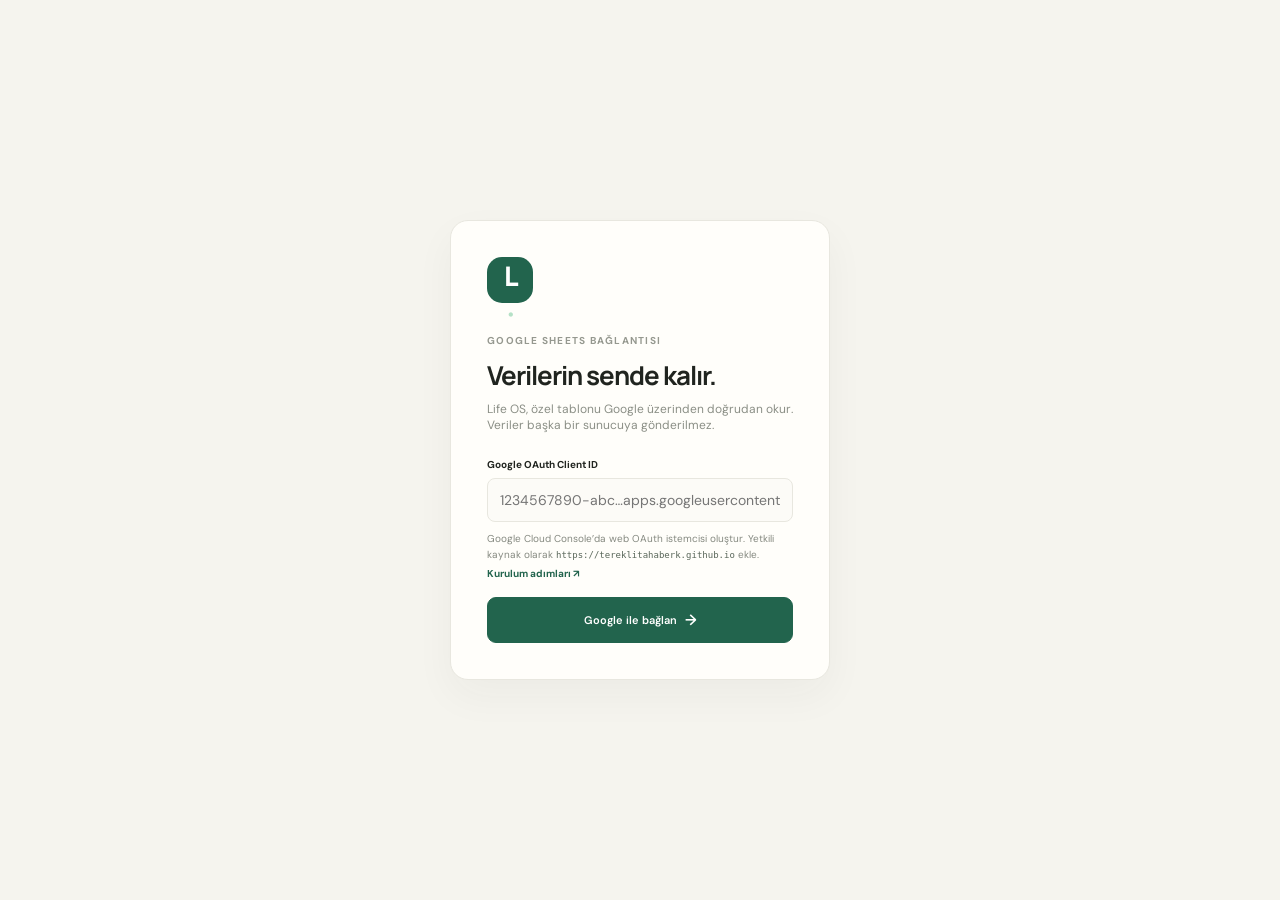
==== docs/index.html @ 2770eb13 "Add docs directory for GitHub Pages branch deployment" ====
<!doctype html>
<html lang="tr">
<head>
  <meta charset="utf-8" />
  <meta name="viewport" content="width=device-width, initial-scale=1" />
  <meta name="theme-color" content="#f5f4ee" />
  <meta name="description" content="Kişisel yaşam kontrol paneli" />
  <title>Life OS — Günün</title>
  <link rel="preconnect" href="https://fonts.googleapis.com" />
  <link rel="preconnect" href="https://fonts.gstatic.com" crossorigin />
  <link href="https://fonts.googleapis.com/css2?family=DM+Sans:wght@400;500;600;700&family=Manrope:wght@400;500;600;700;800&display=swap" rel="stylesheet" />
  <link rel="stylesheet" href="styles.css" />
</head>
<body>
  <div id="login-screen" class="login-screen hidden">
    <div class="login-card">
      <div class="brand-mark large">L<span>·</span></div>
      <p class="eyebrow">GOOGLE SHEETS BAĞLANTISI</p>
      <h1>Verilerin sende kalır.</h1>
      <p class="muted">Life OS, özel tablonu Google üzerinden doğrudan okur. Veriler başka bir sunucuya gönderilmez.</p>
      <form id="login-form">
        <label for="client-id">Google OAuth Client ID</label>
        <input id="client-id" name="client-id" type="text" autocomplete="off" placeholder="1234567890-abc…apps.googleusercontent.com" required />
        <p class="connection-help">Google Cloud Console’da web OAuth istemcisi oluştur. Yetkili kaynak olarak <code>https://tereklitahaberk.github.io</code> ekle. <a href="https://github.com/TerekliTahaBerk/life-os-test#github-pages-and-google-sheets" target="_blank" rel="noreferrer">Kurulum adımları ↗</a></p>
        <p id="login-error" class="error-text hidden"></p>
        <button class="button primary full" type="submit">Google ile bağlan <span>→</span></button>
      </form>
    </div>
  </div>

  <div class="app-shell" id="app-shell">
    <aside class="sidebar" id="sidebar">
      <a class="brand" href="#today" aria-label="Life OS ana sayfa">
        <span class="brand-mark">L<span>·</span></span>
        <span class="brand-name">life<span>os</span></span>
      </a>
      <div class="space-label">KİŞİSEL ALAN</div>
      <nav class="nav-list" aria-label="Ana menü">
        <button class="nav-item active" data-view="today"><span class="nav-icon">⌂</span><span>Bugün</span><span class="nav-chevron">↗</span></button>
        <button class="nav-item" data-view="health"><span class="nav-icon">◉</span><span>Sağlık</span></button>
        <button class="nav-item" data-view="food"><span class="nav-icon">◌</span><span>Beslenme</span></button>
        <button class="nav-item" data-view="spending"><span class="nav-icon">↗</span><span>Harcamalar</span></button>
        <button class="nav-item" data-view="tasks"><span class="nav-icon">☷</span><span>Görevler</span><span class="nav-count" id="task-count">0</span></button>
      </nav>
      <div class="sidebar-bottom">
        <div class="sync-card">
          <span class="sync-dot" id="sync-dot"></span>
          <div><strong id="sync-label">Bağlantılar bekleniyor</strong><small id="sync-time">Kurulum tamamlanınca güncellenir</small></div>
        </div>
        <button class="profile-button" id="logout-button">
          <span class="avatar">TB</span><span class="profile-copy"><strong>Taha Berk</strong><small>Kişisel alan</small></span><span class="profile-more">···</span>
        </button>
      </div>
    </aside>

    <main class="main-content">
      <header class="topbar">
        <button class="icon-button menu-button" id="menu-button" aria-label="Menüyü aç">☰</button>
        <div class="breadcrumb"><span>Life OS</span><span class="slash">/</span><strong id="breadcrumb-current">Bugün</strong></div>
        <div class="top-actions"><span class="date-chip" id="date-chip"></span><button class="icon-button" id="refresh-button" title="Yenile" aria-label="Yenile">↻</button></div>
      </header>

      <div class="page-wrap">
        <section class="view active" id="view-today">
          <div class="page-heading"><div><p class="eyebrow" id="greeting">PERŞEMBE, 5 KASIM</p><h1>Günün nasıl<br class="mobile-break" /> gidiyor, Taha?</h1><p class="subtitle">Hayatının farklı parçaları, tek bir sakin yerde.</p></div><button class="button subtle" id="refresh-main"><span>↻</span> Verileri yenile</button></div>
          <div id="setup-banner" class="setup-banner hidden"><div class="setup-icon">✳</div><div><strong>Henüz veri yok</strong><p>ChatGPT’den harcama, öğün ve görevlerini bu dosyaya ekle. Freddy ölçümlerini de Health sekmesine aktar.</p></div><a href="https://github.com/TerekliTahaBerk/life-os-test/blob/main/CHATGPT_WORKFLOW.md" target="_blank" rel="noreferrer">ChatGPT talimatları ↗</a></div>
          <div class="overview-grid">
            <article class="metric-card health-card"><div class="card-top"><span class="card-label">UYKU SKORU</span><span class="card-icon mint">☾</span></div><div class="metric-main"><strong id="sleep-value">—</strong><span id="sleep-unit">/ 100</span></div><div class="metric-foot"><span class="trend-pill neutral" id="sleep-note">Freddy verisi bekleniyor</span><span class="card-period">son gece</span></div><div class="sparkline mint-line"><svg viewBox="0 0 260 50" preserveAspectRatio="none"><path d="M0 39 C18 37 20 21 39 27 S62 43 77 31 S97 17 113 25 S132 35 147 22 S168 26 181 16 S201 23 215 14 S239 17 260 5" /></svg></div></article>
            <article class="metric-card spending-card"><div class="card-top"><span class="card-label">BUGÜN HARCANAN</span><span class="card-icon lilac">₺</span></div><div class="metric-main"><strong id="spend-value">—</strong></div><div class="metric-foot"><span class="trend-pill neutral" id="spend-note">Kayıt bekleniyor</span><span class="card-period">bugün</span></div><div class="category-bars" id="category-bars"></div></article>
            <article class="metric-card movement-card"><div class="card-top"><span class="card-label">HAREKET</span><span class="card-icon peach">↗</span></div><div class="metric-main"><strong id="steps-value">—</strong><span>adım</span></div><div class="progress-track"><span id="steps-progress"></span></div><div class="metric-foot"><span class="muted" id="steps-note">Günlük hedefe göre</span><span class="card-period">bugün</span></div></article>
          </div>

          <div class="section-heading"><div><p class="eyebrow">GÜNLÜK AKIŞ</p><h2>Bugünün özeti</h2></div><span class="live-indicator"><i></i> Canlı görünüm</span></div>
          <div class="content-grid">
            <article class="surface day-card"><div class="surface-heading"><div><h3>Bugün</h3><p>Ritmini takip et</p></div><span class="small-date" id="today-date"></span></div><div class="day-progress"><div class="day-progress-head"><span>Günlük hareket</span><strong id="day-step-label">— / 8.000</strong></div><div class="progress-track wide"><span id="day-step-progress"></span></div></div><div class="timeline" id="meal-timeline"><div class="empty-inline">Öğün kayıtların burada görünecek.</div></div><div class="surface-link-row"><span>Beslenme günlüğü</span><button class="text-link" data-goto="food">Tümünü gör <b>→</b></button></div></article>
            <article class="surface tasks-card"><div class="surface-heading"><div><h3>Önceliklerin</h3><p id="task-subtitle">Bugün için net bir başlangıç</p></div><button class="round-link" data-goto="tasks" aria-label="Görevleri aç">↗</button></div><div class="task-list" id="today-task-list"><div class="empty-inline">Görevlerin burada görünecek.</div></div><div class="surface-link-row"><span id="open-task-total">Açık görevler</span><button class="text-link" data-goto="tasks">Görev listesi <b>→</b></button></div></article>
          </div>

          <div class="section-heading lower-heading"><div><p class="eyebrow">KISA BAKIŞ</p><h2>Haftanın ritmi</h2></div><span class="muted small-copy">Son 7 gün</span></div>
          <div class="content-grid lower-grid"><article class="surface chart-card"><div class="surface-heading"><div><h3>Harcama akışı</h3><p>Günlük toplamlar</p></div><span class="chart-total" id="week-spend-total">—</span></div><div class="chart-area" id="spending-chart"><div class="chart-y"><span>₺2k</span><span>₺1k</span><span>₺0</span></div><div class="chart-bars" id="spending-bars"></div></div><div class="chart-legend"><span><i class="legend-dot violet"></i>Harcamalar</span><span id="expense-record-count">Kayıt yok</span></div></article><article class="surface insight-card"><div class="insight-orb">✳</div><p class="eyebrow">KÜÇÜK BİR HATIRLATMA</p><h3>Verini kaydet,<br />örüntüler zamanla belirir.</h3><p>Öğün ve harcamalarını ChatGPT sohbetinden ekle. Burada düzenli bir akış halinde göreceksin.</p><div class="source-tags"><span>ChatGPT</span><span>Google Sheets</span><span>Freddy</span></div></article></div>
          <footer class="page-footer"><span>Life OS <b>·</b> Kişisel kontrol merkezi</span><span id="footer-update">Veri bekleniyor</span></footer>
        </section>

        <section class="view" id="view-health"><div class="page-heading"><div><p class="eyebrow">FREDDY · SAĞLIK VE AKTİVİTE</p><h1>Vücudunun<br class="mobile-break" /> ritmi.</h1><p class="subtitle">Saatinden gelen veriler, günlük yaşamınla birlikte.</p></div><span class="source-badge"><i></i> Freddy</span></div><div class="health-summary-grid" id="health-summary-grid"></div><article class="surface table-surface"><div class="surface-heading"><div><h3>Son ölçümler</h3><p>Freddy Personal API’den alınan kayıtlar</p></div><span class="muted small-copy" id="health-window"></span></div><div class="table-wrap"><table><thead><tr><th>ÖLÇÜM</th><th>DEĞER</th><th>KAYNAK</th><th>ZAMAN</th></tr></thead><tbody id="health-table"><tr><td colspan="4" class="empty-table">Freddy verisi bekleniyor.</td></tr></tbody></table></div></article></section>

        <section class="view" id="view-food"><div class="page-heading"><div><p class="eyebrow">BESLENME GÜNLÜĞÜ</p><h1>Masanda<br class="mobile-break" /> neler var?</h1><p class="subtitle">Sohbetten kaydettiğin öğünlerin, gün gün burada.</p></div><span class="source-badge sheet"><i></i> Google Sheets</span></div><div class="food-summary-grid"><article class="surface summary-stat"><span>BUGÜN ÖĞÜN</span><strong id="food-meal-count">0</strong><small>kayıt</small></article><article class="surface summary-stat"><span>TAHMİNİ ENERJİ</span><strong id="food-calories">—</strong><small>kcal · varsa</small></article><article class="surface summary-stat"><span>SON KAYIT</span><strong class="small-stat" id="food-latest">Henüz yok</strong><small>en son öğün</small></article></div><article class="surface table-surface"><div class="surface-heading"><div><h3>Öğün geçmişi</h3><p>Son kayıtlar</p></div><span class="select-like">Son 30 gün⌄</span></div><div class="table-wrap"><table><thead><tr><th>TARİH</th><th>ÖĞÜN</th><th>İÇERİK</th><th>TAHMİNİ BESİN</th></tr></thead><tbody id="food-table"><tr><td colspan="4" class="empty-table">Öğün kayıtların burada görünecek.</td></tr></tbody></table></div></article></section>

        <section class="view" id="view-spending"><div class="page-heading"><div><p class="eyebrow">HARCAMA TAKİBİ</p><h1>Paranın<br class="mobile-break" /> akışı.</h1><p class="subtitle">Günlük harcamalarını ChatGPT’den kaydet, burada takip et.</p></div><span class="source-badge sheet"><i></i> Google Sheets</span></div><div class="spend-summary-grid"><article class="surface summary-stat"><span>BUGÜN</span><strong id="spend-today-total">₺0</strong><small>toplam harcama</small></article><article class="surface summary-stat"><span>BU AY</span><strong id="spend-month-total">₺0</strong><small>toplam harcama</small></article><article class="surface summary-stat"><span>KAYIT</span><strong id="spend-month-count">0</strong><small>bu ay</small></article></div><div class="content-grid spending-detail-grid"><article class="surface table-surface"><div class="surface-heading"><div><h3>Son harcamalar</h3><p>En yeni kayıtlar</p></div><span class="select-like">Tümü⌄</span></div><div class="table-wrap"><table><thead><tr><th>TARİH</th><th>AÇIKLAMA</th><th>KATEGORİ</th><th>TUTAR</th></tr></thead><tbody id="expense-table"><tr><td colspan="4" class="empty-table">Harcama kayıtların burada görünecek.</td></tr></tbody></table></div></article><article class="surface category-card"><div class="surface-heading"><div><h3>Kategoriler</h3><p>Bu ayın dağılımı</p></div></div><div id="category-breakdown" class="category-breakdown"><div class="empty-inline">Kategori dağılımı için kayıt gerekli.</div></div></article></div></section>

        <section class="view" id="view-tasks"><div class="page-heading"><div><p class="eyebrow">GÜNLÜK PLAN</p><h1>Bir sonraki<br class="mobile-break" /> doğru adım.</h1><p class="subtitle">Görevlerini ChatGPT’den ekle; tamamladıklarını buradan işaretle.</p></div><span class="source-badge sheet"><i></i> Google Sheets</span></div><div class="task-summary-grid"><article class="surface summary-stat"><span>AÇIK GÖREV</span><strong id="task-open-count">0</strong><small>tamamlanmayı bekliyor</small></article><article class="surface summary-stat"><span>BUGÜN</span><strong id="task-due-count">0</strong><small>bugün için</small></article><article class="surface summary-stat"><span>TAMAMLANAN</span><strong id="task-done-count">0</strong><small>toplam</small></article></div><article class="surface task-board"><div class="surface-heading"><div><h3>Yapılacaklar</h3><p>Görev durumunu güncellemek için kutucuğa tıkla.</p></div><div class="filter-tabs"><button class="filter-tab active" data-filter="open">Açık</button><button class="filter-tab" data-filter="all">Tümü</button></div></div><div class="full-task-list" id="full-task-list"><div class="empty-inline">Görev listen burada görünecek.</div></div></article></section>
      </div>
    </main>
  </div>
  <div class="toast" id="toast" role="status"></div>
  <script src="https://accounts.google.com/gsi/client" async defer></script>
  <script src="config.js"></script>
  <script src="app.js" defer></script>
</body>
</html>
---- docs/styles.css ----
:root{--paper:#f5f4ee;--white:#fffefa;--ink:#20241f;--muted:#858981;--line:#e8e7df;--green:#22644d;--green-dark:#194d3b;--mint:#dff0e8;--lav:#ece8f7;--peach:#fae9de;--violet:#8070bd;--shadow:0 16px 40px rgba(37,43,36,.045);--sans:'DM Sans',sans-serif;--display:'Manrope','DM Sans',sans-serif}*{box-sizing:border-box}body{margin:0;background:var(--paper);color:var(--ink);font-family:var(--sans);font-size:14px;-webkit-font-smoothing:antialiased}button,input{font:inherit}button{cursor:pointer}a{color:inherit;text-decoration:none}.hidden{display:none!important}.app-shell{min-height:100vh}.sidebar{position:fixed;inset:0 auto 0 0;width:248px;padding:29px 18px 20px;background:#f9f8f3;border-right:1px solid var(--line);display:flex;flex-direction:column;z-index:10}.brand{display:flex;align-items:center;gap:11px;padding:0 11px;margin-bottom:57px}.brand-mark{display:grid;place-items:center;width:32px;height:32px;border-radius:11px;background:var(--green);color:#fff;font:800 20px var(--display);letter-spacing:-2px}.brand-mark span{color:#b5e1c6}.brand-mark.large{width:46px;height:46px;border-radius:15px;font-size:27px;margin-bottom:31px}.brand-name{font:800 19px var(--display);letter-spacing:-1.3px}.brand-name span{color:var(--green)}.space-label,.eyebrow{font-size:10px;letter-spacing:1.25px;font-weight:700;color:#95988f}.space-label{padding:0 12px;margin-bottom:13px}.nav-list{display:grid;gap:5px}.nav-item{width:100%;border:0;background:transparent;color:#757970;text-align:left;border-radius:10px;padding:12px 12px;display:flex;align-items:center;gap:12px;font-size:13px;font-weight:600;transition:.18s}.nav-item:hover{background:#f0f0e9;color:var(--ink)}.nav-item.active{background:#e9eee8;color:var(--green-dark)}.nav-icon{width:17px;font-size:17px;text-align:center;line-height:1}.nav-chevron{margin-left:auto;font-size:13px}.nav-count{margin-left:auto;border-radius:20px;background:#e7e6de;padding:3px 7px;color:#666b60;font-size:10px}.sidebar-bottom{margin-top:auto}.sync-card{border:1px solid var(--line);border-radius:12px;padding:12px;display:flex;align-items:flex-start;gap:9px;background:#fbfaf6;margin-bottom:13px}.sync-dot,.source-badge i,.live-indicator i{width:7px;height:7px;background:#d7a853;border-radius:50%;display:inline-block;flex:none;margin-top:4px}.sync-card strong{font-size:11px;display:block;font-weight:700}.sync-card small{display:block;color:var(--muted);font-size:10px;margin-top:4px;line-height:1.35}.profile-button{width:100%;border:0;background:transparent;padding:9px 7px;display:flex;align-items:center;gap:10px;text-align:left;border-radius:10px}.profile-button:hover{background:#f0f0e9}.avatar{width:32px;height:32px;border-radius:50%;display:grid;place-items:center;background:#e2d9ca;color:#594b3d;font-size:10px;font-weight:700}.profile-copy{display:grid;gap:3px}.profile-copy strong{font-size:11px}.profile-copy small{font-size:10px;color:var(--muted)}.profile-more{margin-left:auto;color:#8b8d84;font-size:19px}.main-content{margin-left:248px;min-height:100vh}.topbar{height:72px;padding:0 54px;border-bottom:1px solid rgba(220,220,211,.75);display:flex;align-items:center;justify-content:space-between;background:rgba(245,244,238,.86);position:sticky;top:0;z-index:5;backdrop-filter:blur(16px)}.breadcrumb{font-size:12px;color:#92958e;display:flex;gap:10px;align-items:center}.breadcrumb .slash{color:#c7c8c0}.breadcrumb strong{color:#41453d;font-weight:600}.top-actions{display:flex;gap:12px;align-items:center}.date-chip{font-size:11px;color:#777b73}.icon-button{border:1px solid var(--line);background:#fbfaf6;color:#60645c;width:32px;height:32px;border-radius:9px;font-size:16px}.icon-button:hover{background:#eeeee7}.menu-button{display:none}.page-wrap{max-width:1280px;padding:45px 54px 32px;margin:auto}.view{display:none;animation:fade .28s ease}.view.active{display:block}@keyframes fade{from{opacity:.5;transform:translateY(4px)}to{opacity:1;transform:translateY(0)}}.page-heading{display:flex;justify-content:space-between;align-items:flex-end;margin-bottom:27px}.page-heading .eyebrow{margin:0 0 12px}.page-heading h1{font:700 clamp(32px,3.1vw,44px)/1.12 var(--display);letter-spacing:-2px;margin:0;color:#20251f}.subtitle{color:#83877e;font-size:13px;margin:10px 0 0}.mobile-break{display:none}.button{border:1px solid var(--line);padding:10px 14px;border-radius:9px;font-weight:600;font-size:11px;display:inline-flex;gap:8px;align-items:center;background:#fbfaf6;color:#55594f}.button:hover{transform:translateY(-1px)}.button.subtle span{font-size:15px}.setup-banner{background:#edf2e9;border:1px solid #dce7d9;padding:14px 16px;border-radius:12px;display:flex;align-items:center;gap:13px;margin-bottom:20px}.setup-icon{width:30px;height:30px;display:grid;place-items:center;color:var(--green);background:#dcebdd;border-radius:9px;font-size:16px}.setup-banner strong{font-size:12px}.setup-banner p{font-size:11px;color:#6f786c;margin:4px 0 0}.setup-banner a{margin-left:auto;font-size:10px;font-weight:700;color:var(--green-dark);white-space:nowrap}.overview-grid{display:grid;grid-template-columns:repeat(3,minmax(0,1fr));gap:15px}.metric-card{position:relative;overflow:hidden;border:1px solid var(--line);border-radius:14px;background:var(--white);padding:18px 19px 15px;min-height:176px;box-shadow:var(--shadow)}.card-top{display:flex;align-items:center;justify-content:space-between}.card-label{font-size:9px;letter-spacing:1px;color:#8a8e84;font-weight:700}.card-icon{width:27px;height:27px;display:grid;place-items:center;border-radius:8px;font-size:14px}.mint{background:var(--mint);color:#427a62}.lilac{background:var(--lav);color:#7767a8}.peach{background:var(--peach);color:#a36d4e}.metric-main{display:flex;align-items:baseline;gap:6px;margin-top:16px}.metric-main strong{font:700 31px var(--display);letter-spacing:-1.5px}.metric-main>span{font-size:11px;color:#8a8e84}.metric-foot{display:flex;align-items:center;justify-content:space-between;margin-top:8px}.trend-pill{font-size:9px;padding:5px 8px;border-radius:20px;background:#eff2eb;color:#697468}.trend-pill.neutral{background:#f2f1eb;color:#8a8b82}.card-period{font-size:9px;color:#a3a59d}.sparkline{position:absolute;bottom:10px;right:17px;width:43%;height:37px;opacity:.6}.sparkline svg{width:100%;height:100%;overflow:visible}.sparkline path{fill:none;stroke:#77a78d;stroke-width:2}.category-bars{position:absolute;right:21px;bottom:13px;display:flex;align-items:flex-end;gap:4px;height:36px}.category-bars i{display:block;width:5px;border-radius:6px;background:#c3b8df}.category-bars i:nth-child(2n){background:#e0dbea}.movement-card .progress-track{margin-top:19px}.progress-track{height:5px;border-radius:6px;background:#eeeee7;overflow:hidden}.progress-track span{display:block;width:0;height:100%;border-radius:6px;background:#72a689;transition:width .5s}.movement-card .metric-foot{margin-top:11px}.section-heading{display:flex;justify-content:space-between;align-items:flex-end;margin:36px 0 15px}.section-heading .eyebrow{margin:0 0 7px}.section-heading h2{font:700 20px var(--display);letter-spacing:-.6px;margin:0}.live-indicator{font-size:10px;color:#888c83;display:flex;align-items:center;gap:6px}.live-indicator i{background:#77a984;width:6px;height:6px;margin:0}.content-grid{display:grid;grid-template-columns:1fr 1fr;gap:15px}.surface{background:var(--white);border:1px solid var(--line);border-radius:14px;box-shadow:var(--shadow)}.day-card,.tasks-card{padding:19px 20px 0}.surface-heading{display:flex;justify-content:space-between;align-items:center}.surface-heading h3{margin:0;font:700 13px var(--display);letter-spacing:-.2px}.surface-heading p{margin:5px 0 0;color:#92958d;font-size:10px}.small-date{font-size:10px;color:#969990}.day-progress{margin:22px 0 18px}.day-progress-head{display:flex;justify-content:space-between;margin-bottom:9px;font-size:10px;color:#7b8077}.day-progress-head strong{font-size:10px;color:#4c5349}.progress-track.wide{height:6px}.timeline{min-height:110px;display:grid;align-content:start}.timeline-item{display:flex;align-items:flex-start;gap:11px;padding:8px 0}.timeline-point{margin-top:3px;width:8px;height:8px;border-radius:50%;border:2px solid #7da68b;background:white;flex:none}.timeline-copy{display:flex;justify-content:space-between;gap:12px;flex:1}.timeline-copy strong{font-size:10px;font-weight:600}.timeline-copy small{display:block;margin-top:3px;color:#9a9d95;font-size:9px}.timeline-copy time{font-size:9px;color:#9da097;white-space:nowrap}.empty-inline{font-size:10px;color:#a0a299;padding:17px 0}.surface-link-row{height:43px;display:flex;align-items:center;justify-content:space-between;border-top:1px solid #efeee8;color:#858980;font-size:9px}.text-link{border:0;background:none;color:#617e6c;font-size:9px;font-weight:700}.text-link b{font-size:14px;margin-left:5px}.round-link{width:28px;height:28px;border-radius:50%;border:1px solid var(--line);background:transparent;color:#73786f}.task-list{min-height:154px;padding-top:12px}.task-row{display:flex;align-items:flex-start;gap:10px;padding:10px 0;border-bottom:1px solid #f0efe9}.task-row:last-child{border:0}.task-check{width:15px;height:15px;border:1.4px solid #d1d3c9;border-radius:5px;flex:none;display:grid;place-items:center;color:white;background:white;padding:0;margin-top:1px;font-size:10px}.task-check.done{background:#6b9b7c;border-color:#6b9b7c}.task-copy{flex:1;min-width:0}.task-copy strong{font-size:10px;font-weight:600;display:block;line-height:1.4}.task-copy small{display:block;font-size:9px;color:#979a92;margin-top:4px}.priority-dot{width:6px;height:6px;border-radius:50%;display:inline-block;margin-right:5px;background:#d8ab61}.priority-dot.high{background:#c77d6e}.priority-dot.low{background:#86a994}.lower-heading{margin-top:34px}.small-copy{font-size:10px}.chart-card{padding:19px 20px 13px}.chart-total{font:700 17px var(--display);letter-spacing:-.5px}.chart-area{height:150px;display:flex;padding-top:17px}.chart-y{width:38px;display:flex;flex-direction:column;justify-content:space-between;color:#a2a49c;font-size:8px;padding-bottom:16px}.chart-bars{flex:1;display:grid;grid-template-columns:repeat(7,1fr);align-items:end;gap:14px;border-bottom:1px solid #e8e8e0;background:repeating-linear-gradient(to bottom,transparent 0,transparent 45px,#efeee8 46px,#efeee8 47px);padding:0 5px}.chart-bar-group{height:100%;display:flex;flex-direction:column;justify-content:flex-end;align-items:center;gap:7px}.chart-bar{width:min(20px,80%);min-height:3px;border-radius:5px 5px 1px 1px;background:#c7bde1;transition:height .5s}.chart-bar.today{background:#796bb0}.chart-bar-group small{font-size:8px;color:#9da097}.chart-legend{display:flex;align-items:center;justify-content:space-between;padding-top:13px;color:#989b93;font-size:9px}.chart-legend>span:first-child{display:flex;align-items:center;gap:6px}.legend-dot{width:7px;height:7px;border-radius:50%}.violet{background:#a99ccf}.insight-card{padding:21px 23px;position:relative;overflow:hidden;background:#edf1e9;border-color:#e2e8de}.insight-orb{position:absolute;right:22px;top:17px;width:58px;height:58px;border-radius:50%;background:#dde7d9;color:#698a70;display:grid;place-items:center;font-size:22px}.insight-card .eyebrow{margin:0 0 15px}.insight-card h3{font:700 19px/1.35 var(--display);letter-spacing:-.7px;margin:0}.insight-card>p:not(.eyebrow){font-size:10px;line-height:1.6;color:#737a70;max-width:280px;margin:11px 0 16px}.source-tags{display:flex;gap:6px;flex-wrap:wrap}.source-tags span{font-size:8px;color:#637363;border:1px solid #d2dfd0;border-radius:20px;padding:5px 8px}.page-footer{border-top:1px solid var(--line);margin-top:33px;padding:16px 0;display:flex;justify-content:space-between;color:#9a9d95;font-size:9px}.page-footer b{padding:0 5px;color:#c2c4bc}.source-badge{display:flex;align-items:center;gap:7px;border:1px solid var(--line);border-radius:20px;padding:8px 11px;color:#777b72;font-size:10px;background:#fbfaf6}.source-badge i{margin:0;background:#83ae91}.source-badge.sheet i{background:#80aa85}.health-summary-grid,.food-summary-grid,.spend-summary-grid,.task-summary-grid{display:grid;grid-template-columns:repeat(3,1fr);gap:13px;margin:22px 0 16px}.health-stat{padding:19px}.health-stat span,.summary-stat>span{font-size:9px;letter-spacing:.9px;color:#969990;font-weight:700}.health-stat strong{display:block;font:700 25px var(--display);letter-spacing:-1px;margin:13px 0 4px}.health-stat small,.summary-stat small{color:#9a9d94;font-size:9px}.table-surface{padding:19px 20px;margin-top:15px}.table-wrap{overflow:auto;margin-top:18px}table{width:100%;border-collapse:collapse;white-space:nowrap}th{text-align:left;color:#a0a299;font-size:8px;letter-spacing:.9px;font-weight:700;padding:0 12px 11px;border-bottom:1px solid #efeee8}td{padding:13px 12px;border-bottom:1px solid #f0efe9;color:#545950;font-size:10px}tr:last-child td{border-bottom:0}.empty-table{text-align:center;color:#a0a299;padding:34px 10px}.summary-stat{padding:18px 19px}.summary-stat strong{display:block;font:700 25px var(--display);letter-spacing:-1px;margin:12px 0 4px}.summary-stat .small-stat{font-size:14px;letter-spacing:-.3px;margin-top:15px}.select-like{border:1px solid var(--line);border-radius:7px;padding:7px 9px;font-size:9px;color:#777b72}.spending-detail-grid{align-items:start}.category-card{padding:19px 20px}.category-breakdown{padding-top:17px}.category-line{margin:12px 0}.category-head{display:flex;justify-content:space-between;font-size:10px;margin-bottom:7px}.category-head span:last-child{color:#82867d}.category-track{height:5px;background:#f0efe9;border-radius:5px;overflow:hidden}.category-track i{display:block;background:#9d91c8;height:100%;border-radius:5px}.table-surface .surface-heading{margin-bottom:2px}.task-board{padding:19px 20px;margin-top:15px}.filter-tabs{display:flex;padding:3px;border:1px solid var(--line);border-radius:8px;background:#f7f6f1}.filter-tab{border:0;background:transparent;color:#92958d;font-size:9px;padding:6px 10px;border-radius:6px}.filter-tab.active{background:#fffefa;color:#3d453b;box-shadow:0 1px 4px #00000012}.full-task-list{padding-top:9px}.full-task-list .task-row{padding:13px 4px}.full-task-list .task-copy strong{font-size:11px}.full-task-list .task-copy small{font-size:9px}.task-status{font-size:8px;color:#8d9188;border:1px solid var(--line);padding:5px 7px;border-radius:20px}.login-screen{position:fixed;inset:0;z-index:50;background:var(--paper);display:grid;place-items:center;padding:20px}.login-card{width:min(100%,380px);background:var(--white);border:1px solid var(--line);border-radius:18px;padding:36px;box-shadow:var(--shadow)}.login-card .eyebrow{margin:0 0 10px}.login-card h1{font:700 26px var(--display);letter-spacing:-1px;margin:0}.login-card .muted{color:#8b8f86;font-size:12px;margin:8px 0 25px}.login-card label{display:block;font-size:10px;font-weight:700;margin-bottom:7px}.login-card input{width:100%;padding:12px;border:1px solid var(--line);border-radius:8px;background:#fcfbf7;outline:none}.login-card input:focus{border-color:#86a991;box-shadow:0 0 0 3px #81a99122}.button.primary{background:var(--green);border-color:var(--green);color:white}.button.primary:hover{background:var(--green-dark)}.button.full{width:100%;justify-content:center;margin-top:15px;padding:12px}.button.full span{font-size:15px}.error-text{font-size:10px;color:#a54036;margin:8px 0 0}.toast{position:fixed;bottom:24px;left:50%;transform:translate(-50%,15px);opacity:0;pointer-events:none;background:#26372e;color:white;padding:11px 15px;border-radius:9px;font-size:11px;z-index:60;box-shadow:0 8px 20px #0002;transition:.25s}.toast.show{opacity:1;transform:translate(-50%,0)}
@media(max-width:1150px){.topbar{padding:0 34px}.page-wrap{padding:38px 34px 28px}.sidebar{width:220px}.main-content{margin-left:220px}.overview-grid{gap:11px}.metric-card{padding:16px;min-height:168px}.metric-main strong{font-size:28px}}
@media(max-width:850px){.sidebar{width:240px;transform:translateX(-101%);transition:transform .25s;box-shadow:10px 0 35px #0001}.sidebar.open{transform:translateX(0)}.main-content{margin-left:0}.menu-button{display:block}.topbar{height:62px;padding:0 22px}.breadcrumb{margin-right:auto;margin-left:13px}.page-wrap{padding:33px 22px 24px}.overview-grid{grid-template-columns:repeat(2,minmax(0,1fr))}.movement-card{grid-column:span 2}.content-grid{gap:12px}.page-heading h1{font-size:38px}}
@media(max-width:600px){.topbar{padding:0 15px}.date-chip{display:none}.page-wrap{padding:28px 15px 20px}.page-heading{align-items:flex-start;gap:12px}.page-heading h1{font-size:34px;letter-spacing:-1.5px}.mobile-break{display:block}.page-heading .subtitle{max-width:280px;line-height:1.5;font-size:11px}.page-heading>.button{font-size:0;padding:9px}.page-heading>.button span{font-size:15px}.overview-grid{grid-template-columns:1fr 1fr;gap:9px}.metric-card{min-height:153px;padding:14px 13px}.card-label{font-size:8px}.metric-main{margin-top:16px}.metric-main strong{font-size:25px}.metric-main>span{font-size:9px}.metric-foot{align-items:flex-start;gap:4px;flex-direction:column}.card-period{display:none}.movement-card{grid-column:span 2;min-height:136px}.movement-card .metric-main{margin-top:9px}.movement-card .progress-track{margin-top:13px}.section-heading{margin:29px 0 12px}.section-heading h2{font-size:18px}.live-indicator{font-size:9px}.content-grid{grid-template-columns:1fr}.day-card,.tasks-card{padding:17px 16px 0}.lower-heading{margin-top:27px}.chart-card,.insight-card{padding:17px}.chart-bars{gap:8px}.insight-orb{width:45px;height:45px}.page-footer{font-size:8px}.setup-banner{align-items:flex-start;padding:12px;gap:9px}.setup-banner p{line-height:1.4}.setup-banner a{font-size:9px}.health-summary-grid,.food-summary-grid,.spend-summary-grid,.task-summary-grid{gap:8px}.summary-stat{padding:14px 12px}.summary-stat strong{font-size:20px}.summary-stat>span{font-size:8px}.summary-stat small{font-size:8px}.table-surface,.task-board{padding:16px 12px}.table-surface td{padding:11px 8px;font-size:9px}.table-surface th{padding-left:8px;padding-right:8px;font-size:7px}.source-badge{font-size:9px;padding:7px 9px}.health-stat{padding:14px}.health-stat strong{font-size:21px}.health-stat span{font-size:8px}.health-stat small{font-size:8px}.spending-detail-grid{gap:11px}.login-card{padding:27px}.page-heading>.source-badge{white-space:nowrap}.date-chip{display:none}}
.connection-help{font-size:10px;line-height:1.55;color:#858980;margin:9px 0 0}.connection-help code{font-size:9px;color:#596659;overflow-wrap:anywhere}.connection-help a{display:inline-block;color:var(--green);font-weight:700;margin-top:4px}
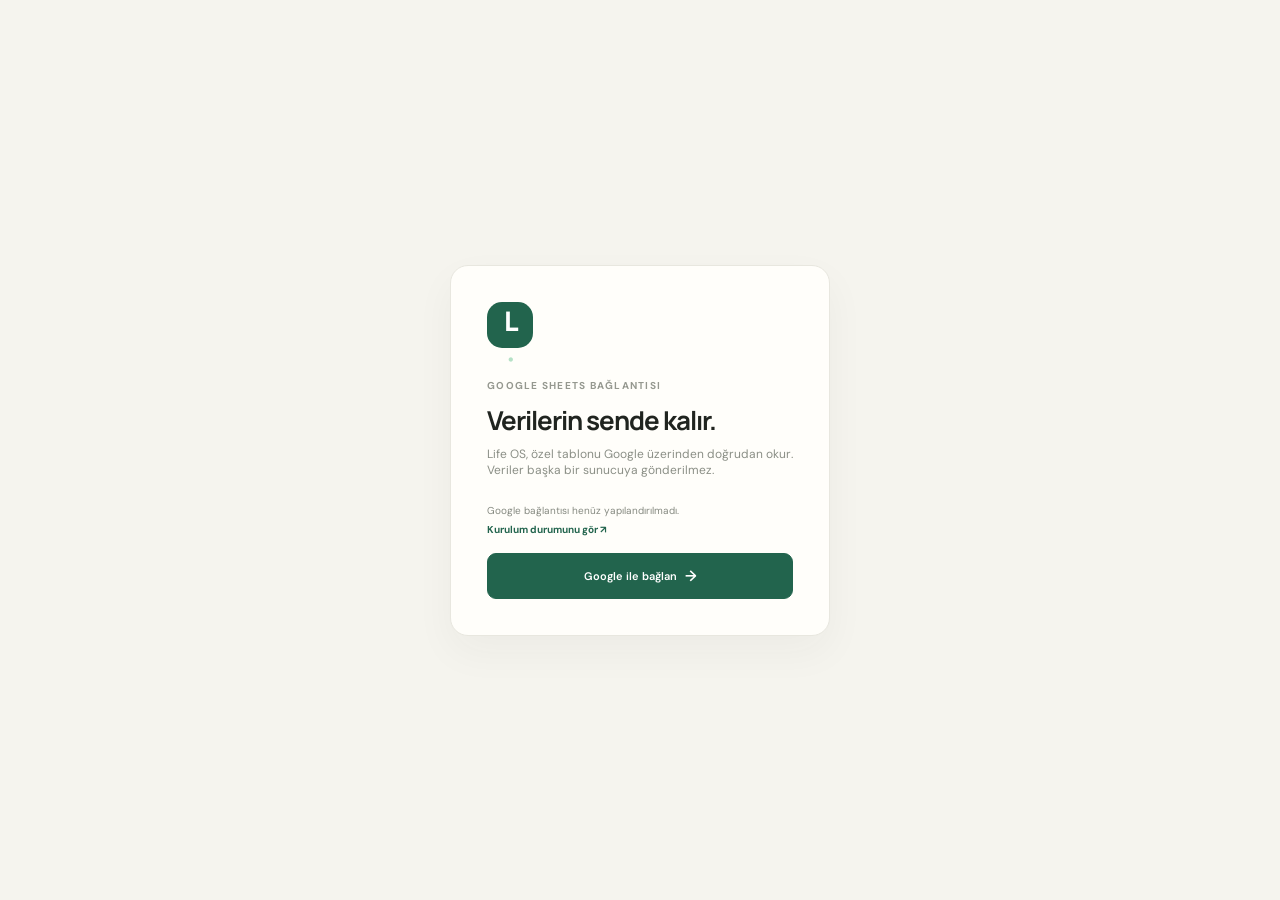
==== commit 304be555: "Add inbox summaries to Life OS dashboard" ====
--- a/docs/index.html
+++ b/docs/index.html
@@ -18,13 +18,11 @@
       <p class="eyebrow">GOOGLE SHEETS BAĞLANTISI</p>
       <h1>Verilerin sende kalır.</h1>
       <p class="muted">Life OS, özel tablonu Google üzerinden doğrudan okur. Veriler başka bir sunucuya gönderilmez.</p>
-      <form id="login-form">
-        <label for="client-id">Google OAuth Client ID</label>
-        <input id="client-id" name="client-id" type="text" autocomplete="off" placeholder="1234567890-abc…apps.googleusercontent.com" required />
-        <p class="connection-help">Google Cloud Console’da web OAuth istemcisi oluştur. Yetkili kaynak olarak <code>https://tereklitahaberk.github.io</code> ekle. <a href="https://github.com/TerekliTahaBerk/life-os-test#github-pages-and-google-sheets" target="_blank" rel="noreferrer">Kurulum adımları ↗</a></p>
+      <div id="connection-help" class="connection-help hidden">Google bağlantısı henüz yapılandırılmadı. <a href="https://github.com/TerekliTahaBerk/life-os-test#github-pages-and-google-sheets" target="_blank" rel="noreferrer">Kurulum durumunu gör ↗</a></div>
+      <div id="login-form">
         <p id="login-error" class="error-text hidden"></p>
-        <button class="button primary full" type="submit">Google ile bağlan <span>→</span></button>
-      </form>
+        <button class="button primary full" id="google-connect-button" type="button">Google ile bağlan <span>→</span></button>
+      </div>
     </div>
   </div>
 
@@ -41,6 +39,7 @@
         <button class="nav-item" data-view="food"><span class="nav-icon">◌</span><span>Beslenme</span></button>
         <button class="nav-item" data-view="spending"><span class="nav-icon">↗</span><span>Harcamalar</span></button>
         <button class="nav-item" data-view="tasks"><span class="nav-icon">☷</span><span>Görevler</span><span class="nav-count" id="task-count">0</span></button>
+        <button class="nav-item" data-view="inbox"><span class="nav-icon">✉</span><span>E-posta</span><span class="nav-count" id="inbox-count">0</span></button>
       </nav>
       <div class="sidebar-bottom">
         <div class="sync-card">
@@ -68,6 +67,7 @@
             <article class="metric-card health-card"><div class="card-top"><span class="card-label">UYKU SKORU</span><span class="card-icon mint">☾</span></div><div class="metric-main"><strong id="sleep-value">—</strong><span id="sleep-unit">/ 100</span></div><div class="metric-foot"><span class="trend-pill neutral" id="sleep-note">Freddy verisi bekleniyor</span><span class="card-period">son gece</span></div><div class="sparkline mint-line"><svg viewBox="0 0 260 50" preserveAspectRatio="none"><path d="M0 39 C18 37 20 21 39 27 S62 43 77 31 S97 17 113 25 S132 35 147 22 S168 26 181 16 S201 23 215 14 S239 17 260 5" /></svg></div></article>
             <article class="metric-card spending-card"><div class="card-top"><span class="card-label">BUGÜN HARCANAN</span><span class="card-icon lilac">₺</span></div><div class="metric-main"><strong id="spend-value">—</strong></div><div class="metric-foot"><span class="trend-pill neutral" id="spend-note">Kayıt bekleniyor</span><span class="card-period">bugün</span></div><div class="category-bars" id="category-bars"></div></article>
             <article class="metric-card movement-card"><div class="card-top"><span class="card-label">HAREKET</span><span class="card-icon peach">↗</span></div><div class="metric-main"><strong id="steps-value">—</strong><span>adım</span></div><div class="progress-track"><span id="steps-progress"></span></div><div class="metric-foot"><span class="muted" id="steps-note">Günlük hedefe göre</span><span class="card-period">bugün</span></div></article>
+            <article class="metric-card inbox-metric"><div class="card-top"><span class="card-label">E-POSTA AKSİYONU</span><span class="card-icon mail">✉</span></div><div class="metric-main"><strong id="inbox-action-count">0</strong><span>bekleyen</span></div><div class="metric-foot"><span class="trend-pill neutral" id="inbox-note">Özet bekleniyor</span><button class="text-link" data-goto="inbox">Gelen kutusu →</button></div></article>
           </div>
 
           <div class="section-heading"><div><p class="eyebrow">GÜNLÜK AKIŞ</p><h2>Bugünün özeti</h2></div><span class="live-indicator"><i></i> Canlı görünüm</span></div>
@@ -81,13 +81,15 @@
           <footer class="page-footer"><span>Life OS <b>·</b> Kişisel kontrol merkezi</span><span id="footer-update">Veri bekleniyor</span></footer>
         </section>
 
-        <section class="view" id="view-health"><div class="page-heading"><div><p class="eyebrow">FREDDY · SAĞLIK VE AKTİVİTE</p><h1>Vücudunun<br class="mobile-break" /> ritmi.</h1><p class="subtitle">Saatinden gelen veriler, günlük yaşamınla birlikte.</p></div><span class="source-badge"><i></i> Freddy</span></div><div class="health-summary-grid" id="health-summary-grid"></div><article class="surface table-surface"><div class="surface-heading"><div><h3>Son ölçümler</h3><p>Freddy Personal API’den alınan kayıtlar</p></div><span class="muted small-copy" id="health-window"></span></div><div class="table-wrap"><table><thead><tr><th>ÖLÇÜM</th><th>DEĞER</th><th>KAYNAK</th><th>ZAMAN</th></tr></thead><tbody id="health-table"><tr><td colspan="4" class="empty-table">Freddy verisi bekleniyor.</td></tr></tbody></table></div></article></section>
+        <section class="view" id="view-health"><div class="page-heading"><div><p class="eyebrow">FREDDY · SAĞLIK VE AKTİVİTE</p><h1>Vücudunun<br class="mobile-break" /> ritmi.</h1><p class="subtitle">Saatinden gelen veriler, günlük yaşamınla birlikte.</p></div><span class="source-badge"><i></i> Freddy</span></div><div class="health-summary-grid" id="health-summary-grid"></div><article class="surface table-surface"><div class="surface-heading"><div><h3>Son ölçümler</h3><p>ChatGPT aracılığıyla Health sekmesine aktarılan kayıtlar</p></div><span class="muted small-copy" id="health-window"></span></div><div class="table-wrap"><table><thead><tr><th>ÖLÇÜM</th><th>DEĞER</th><th>KAYNAK</th><th>ZAMAN</th></tr></thead><tbody id="health-table"><tr><td colspan="4" class="empty-table">Freddy verisi bekleniyor.</td></tr></tbody></table></div></article></section>
 
         <section class="view" id="view-food"><div class="page-heading"><div><p class="eyebrow">BESLENME GÜNLÜĞÜ</p><h1>Masanda<br class="mobile-break" /> neler var?</h1><p class="subtitle">Sohbetten kaydettiğin öğünlerin, gün gün burada.</p></div><span class="source-badge sheet"><i></i> Google Sheets</span></div><div class="food-summary-grid"><article class="surface summary-stat"><span>BUGÜN ÖĞÜN</span><strong id="food-meal-count">0</strong><small>kayıt</small></article><article class="surface summary-stat"><span>TAHMİNİ ENERJİ</span><strong id="food-calories">—</strong><small>kcal · varsa</small></article><article class="surface summary-stat"><span>SON KAYIT</span><strong class="small-stat" id="food-latest">Henüz yok</strong><small>en son öğün</small></article></div><article class="surface table-surface"><div class="surface-heading"><div><h3>Öğün geçmişi</h3><p>Son kayıtlar</p></div><span class="select-like">Son 30 gün⌄</span></div><div class="table-wrap"><table><thead><tr><th>TARİH</th><th>ÖĞÜN</th><th>İÇERİK</th><th>TAHMİNİ BESİN</th></tr></thead><tbody id="food-table"><tr><td colspan="4" class="empty-table">Öğün kayıtların burada görünecek.</td></tr></tbody></table></div></article></section>
 
         <section class="view" id="view-spending"><div class="page-heading"><div><p class="eyebrow">HARCAMA TAKİBİ</p><h1>Paranın<br class="mobile-break" /> akışı.</h1><p class="subtitle">Günlük harcamalarını ChatGPT’den kaydet, burada takip et.</p></div><span class="source-badge sheet"><i></i> Google Sheets</span></div><div class="spend-summary-grid"><article class="surface summary-stat"><span>BUGÜN</span><strong id="spend-today-total">₺0</strong><small>toplam harcama</small></article><article class="surface summary-stat"><span>BU AY</span><strong id="spend-month-total">₺0</strong><small>toplam harcama</small></article><article class="surface summary-stat"><span>KAYIT</span><strong id="spend-month-count">0</strong><small>bu ay</small></article></div><div class="content-grid spending-detail-grid"><article class="surface table-surface"><div class="surface-heading"><div><h3>Son harcamalar</h3><p>En yeni kayıtlar</p></div><span class="select-like">Tümü⌄</span></div><div class="table-wrap"><table><thead><tr><th>TARİH</th><th>AÇIKLAMA</th><th>KATEGORİ</th><th>TUTAR</th></tr></thead><tbody id="expense-table"><tr><td colspan="4" class="empty-table">Harcama kayıtların burada görünecek.</td></tr></tbody></table></div></article><article class="surface category-card"><div class="surface-heading"><div><h3>Kategoriler</h3><p>Bu ayın dağılımı</p></div></div><div id="category-breakdown" class="category-breakdown"><div class="empty-inline">Kategori dağılımı için kayıt gerekli.</div></div></article></div></section>
 
-        <section class="view" id="view-tasks"><div class="page-heading"><div><p class="eyebrow">GÜNLÜK PLAN</p><h1>Bir sonraki<br class="mobile-break" /> doğru adım.</h1><p class="subtitle">Görevlerini ChatGPT’den ekle; tamamladıklarını buradan işaretle.</p></div><span class="source-badge sheet"><i></i> Google Sheets</span></div><div class="task-summary-grid"><article class="surface summary-stat"><span>AÇIK GÖREV</span><strong id="task-open-count">0</strong><small>tamamlanmayı bekliyor</small></article><article class="surface summary-stat"><span>BUGÜN</span><strong id="task-due-count">0</strong><small>bugün için</small></article><article class="surface summary-stat"><span>TAMAMLANAN</span><strong id="task-done-count">0</strong><small>toplam</small></article></div><article class="surface task-board"><div class="surface-heading"><div><h3>Yapılacaklar</h3><p>Görev durumunu güncellemek için kutucuğa tıkla.</p></div><div class="filter-tabs"><button class="filter-tab active" data-filter="open">Açık</button><button class="filter-tab" data-filter="all">Tümü</button></div></div><div class="full-task-list" id="full-task-list"><div class="empty-inline">Görev listen burada görünecek.</div></div></article></section>
+        <section class="view" id="view-tasks"><div class="page-heading"><div><p class="eyebrow">GÜNLÜK PLAN</p><h1>Bir sonraki<br class="mobile-break" /> doğru adım.</h1><p class="subtitle">Görevlerini ChatGPT sohbetinde yönet; güncel liste burada görünür.</p></div><span class="source-badge sheet"><i></i> Google Sheets</span></div><div class="task-summary-grid"><article class="surface summary-stat"><span>AÇIK GÖREV</span><strong id="task-open-count">0</strong><small>tamamlanmayı bekliyor</small></article><article class="surface summary-stat"><span>BUGÜN</span><strong id="task-due-count">0</strong><small>bugün için</small></article><article class="surface summary-stat"><span>TAMAMLANAN</span><strong id="task-done-count">0</strong><small>toplam</small></article></div><article class="surface task-board"><div class="surface-heading"><div><h3>Yapılacaklar</h3><p>Yeni görev eklemek veya durumunu değiştirmek için ChatGPT’ye yaz.</p></div><div class="filter-tabs"><button class="filter-tab active" data-filter="open">Açık</button><button class="filter-tab" data-filter="all">Tümü</button></div></div><div class="full-task-list" id="full-task-list"><div class="empty-inline">Görev listen burada görünecek.</div></div></article></section>
+
+        <section class="view" id="view-inbox"><div class="page-heading"><div><p class="eyebrow">GÜNLÜK E-POSTA ÖZETİ</p><h1>Gelen kutun,<br class="mobile-break" /> sadeleşmiş halde.</h1><p class="subtitle">ChatGPT e-postalarını inceler; önemli özetler ve aksiyonlar burada görünür.</p></div><span class="source-badge sheet"><i></i> Google Sheets</span></div><div class="inbox-summary-grid"><article class="surface summary-stat"><span>SON 24 SAAT</span><strong id="inbox-recent-count">0</strong><small>özetlenen e-posta</small></article><article class="surface summary-stat"><span>AKSİYON GEREKLİ</span><strong id="inbox-action-total">0</strong><small>takip bekliyor</small></article><article class="surface summary-stat"><span>YÜKSEK ÖNCELİK</span><strong id="inbox-high-count">0</strong><small>önemli e-posta</small></article></div><article class="surface table-surface inbox-table-surface"><div class="surface-heading"><div><h3>Son e-posta özetleri</h3><p>Mesaj gövdesi panele kopyalanmaz; kısa özet ve gereken aksiyon gösterilir.</p></div><span class="muted small-copy" id="inbox-updated"></span></div><div class="table-wrap"><table><thead><tr><th>ZAMAN</th><th>GÖNDEREN / KONU</th><th>ÖZET</th><th>AKSİYON</th><th>ÖNCELİK</th></tr></thead><tbody id="inbox-table"><tr><td colspan="5" class="empty-table">Henüz e-posta özeti yok. ChatGPT’den gelen kutunu incelemesini iste.</td></tr></tbody></table></div></article></section>
       </div>
     </main>
   </div>
--- a/docs/styles.css
+++ b/docs/styles.css
@@ -3,3 +3,18 @@
 @media(max-width:850px){.sidebar{width:240px;transform:translateX(-101%);transition:transform .25s;box-shadow:10px 0 35px #0001}.sidebar.open{transform:translateX(0)}.main-content{margin-left:0}.menu-button{display:block}.topbar{height:62px;padding:0 22px}.breadcrumb{margin-right:auto;margin-left:13px}.page-wrap{padding:33px 22px 24px}.overview-grid{grid-template-columns:repeat(2,minmax(0,1fr))}.movement-card{grid-column:span 2}.content-grid{gap:12px}.page-heading h1{font-size:38px}}
 @media(max-width:600px){.topbar{padding:0 15px}.date-chip{display:none}.page-wrap{padding:28px 15px 20px}.page-heading{align-items:flex-start;gap:12px}.page-heading h1{font-size:34px;letter-spacing:-1.5px}.mobile-break{display:block}.page-heading .subtitle{max-width:280px;line-height:1.5;font-size:11px}.page-heading>.button{font-size:0;padding:9px}.page-heading>.button span{font-size:15px}.overview-grid{grid-template-columns:1fr 1fr;gap:9px}.metric-card{min-height:153px;padding:14px 13px}.card-label{font-size:8px}.metric-main{margin-top:16px}.metric-main strong{font-size:25px}.metric-main>span{font-size:9px}.metric-foot{align-items:flex-start;gap:4px;flex-direction:column}.card-period{display:none}.movement-card{grid-column:span 2;min-height:136px}.movement-card .metric-main{margin-top:9px}.movement-card .progress-track{margin-top:13px}.section-heading{margin:29px 0 12px}.section-heading h2{font-size:18px}.live-indicator{font-size:9px}.content-grid{grid-template-columns:1fr}.day-card,.tasks-card{padding:17px 16px 0}.lower-heading{margin-top:27px}.chart-card,.insight-card{padding:17px}.chart-bars{gap:8px}.insight-orb{width:45px;height:45px}.page-footer{font-size:8px}.setup-banner{align-items:flex-start;padding:12px;gap:9px}.setup-banner p{line-height:1.4}.setup-banner a{font-size:9px}.health-summary-grid,.food-summary-grid,.spend-summary-grid,.task-summary-grid{gap:8px}.summary-stat{padding:14px 12px}.summary-stat strong{font-size:20px}.summary-stat>span{font-size:8px}.summary-stat small{font-size:8px}.table-surface,.task-board{padding:16px 12px}.table-surface td{padding:11px 8px;font-size:9px}.table-surface th{padding-left:8px;padding-right:8px;font-size:7px}.source-badge{font-size:9px;padding:7px 9px}.health-stat{padding:14px}.health-stat strong{font-size:21px}.health-stat span{font-size:8px}.health-stat small{font-size:8px}.spending-detail-grid{gap:11px}.login-card{padding:27px}.page-heading>.source-badge{white-space:nowrap}.date-chip{display:none}}
 .connection-help{font-size:10px;line-height:1.55;color:#858980;margin:9px 0 0}.connection-help code{font-size:9px;color:#596659;overflow-wrap:anywhere}.connection-help a{display:inline-block;color:var(--green);font-weight:700;margin-top:4px}
+
+
+/* Inbox extension: stays inside the existing Life OS visual system. */
+.overview-grid{grid-template-columns:repeat(4,minmax(0,1fr))}
+.inbox-metric .mail{background:#e7edf3;color:#57748b}
+.inbox-metric .metric-foot{align-items:center;gap:8px}
+.inbox-summary-grid{display:grid;grid-template-columns:repeat(3,minmax(0,1fr));gap:13px;margin:22px 0 16px}
+.inbox-table-surface .table-wrap{margin-top:18px}
+.inbox-subject{display:block;max-width:230px;overflow:hidden;text-overflow:ellipsis;color:#92958d;font-size:9px;margin-top:4px}
+.inbox-summary-cell{min-width:240px;max-width:430px;white-space:normal;line-height:1.5}
+.priority-label{display:inline-block;border:1px solid var(--line);border-radius:20px;padding:5px 8px;color:#73786f;font-size:8px;text-transform:capitalize}
+.priority-label.high{background:#f8e9e5;border-color:#f0d8d1;color:#a24e43}
+@media(max-width:1150px){.overview-grid{grid-template-columns:repeat(2,minmax(0,1fr))}}
+@media(max-width:850px){.movement-card{grid-column:auto}}
+@media(max-width:600px){.inbox-metric,.movement-card{grid-column:span 2}.inbox-summary-grid{gap:8px}.inbox-summary-grid .summary-stat{padding:14px 12px}.inbox-summary-grid .summary-stat strong{font-size:20px}}
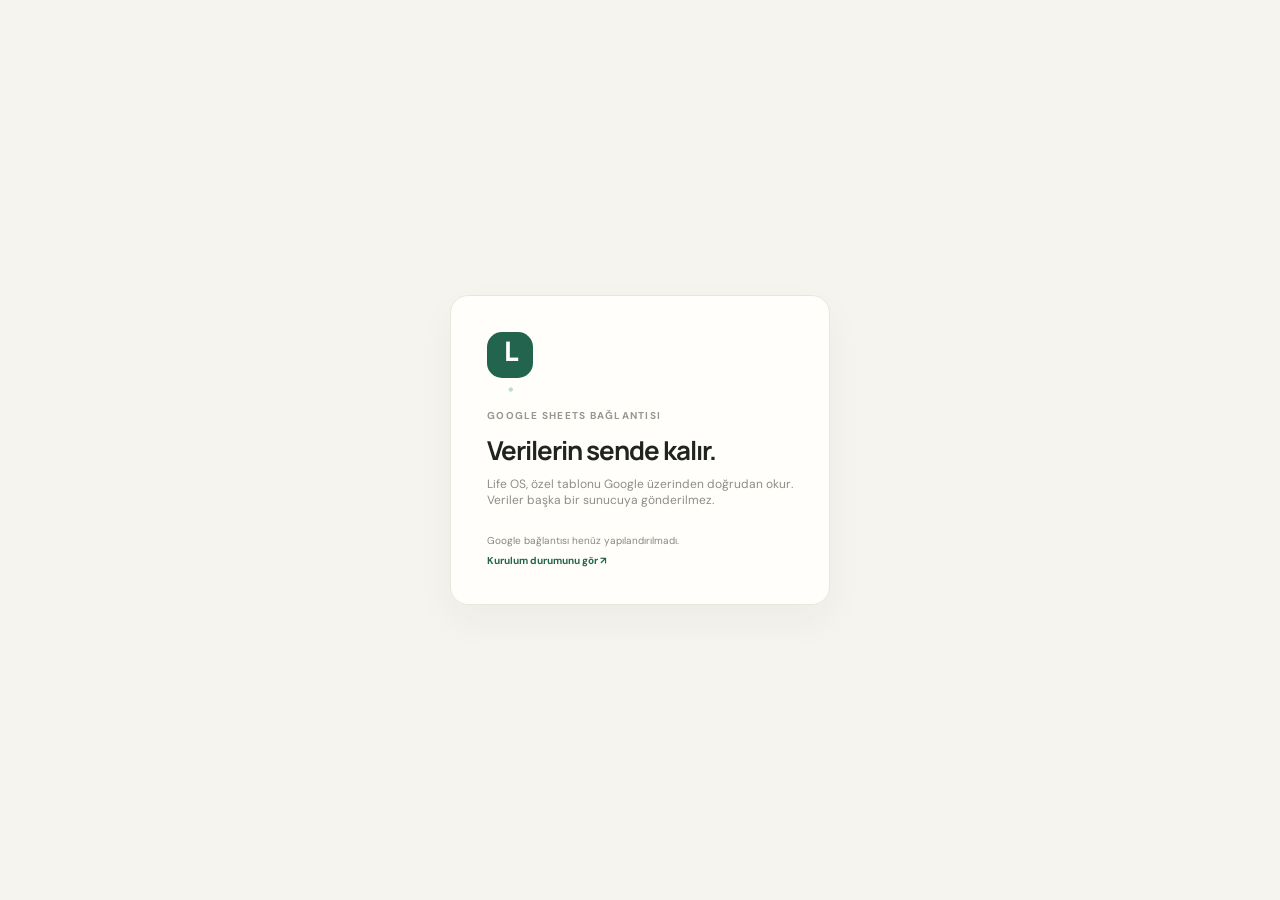
==== commit 25e483f4: "Bust static asset cache for Pages" ====
--- a/docs/index.html
+++ b/docs/index.html
@@ -9,7 +9,7 @@
   <link rel="preconnect" href="https://fonts.googleapis.com" />
   <link rel="preconnect" href="https://fonts.gstatic.com" crossorigin />
   <link href="https://fonts.googleapis.com/css2?family=DM+Sans:wght@400;500;600;700&family=Manrope:wght@400;500;600;700;800&display=swap" rel="stylesheet" />
-  <link rel="stylesheet" href="styles.css" />
+  <link rel="stylesheet" href="styles.css?v=2" />
 </head>
 <body>
   <div id="login-screen" class="login-screen hidden">
@@ -95,7 +95,7 @@
   </div>
   <div class="toast" id="toast" role="status"></div>
   <script src="https://accounts.google.com/gsi/client" async defer></script>
-  <script src="config.js"></script>
-  <script src="app.js" defer></script>
+  <script src="config.js?v=2"></script>
+  <script src="app.js?v=2" defer></script>
 </body>
 </html>
